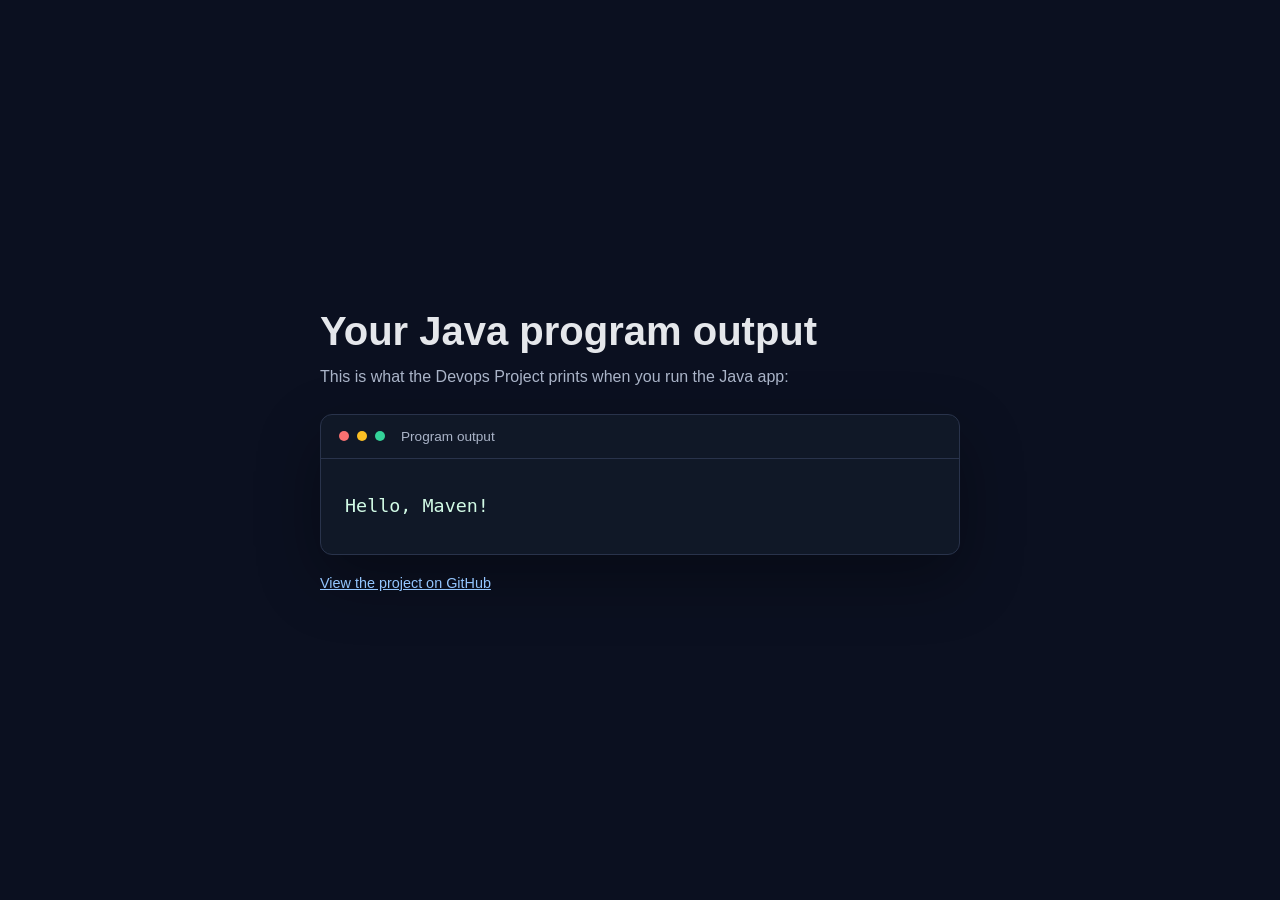
==== index.html @ ab56c4ab "Add browser preview of program output Co-authored-by: Copilot <223556219+Copilot@users.noreply.githu" ====
<!doctype html>
<html lang="en">
  <head>
    <meta charset="utf-8">
    <meta name="viewport" content="width=device-width, initial-scale=1">
    <meta name="theme-color" content="#0b1020">
    <title>Devops Project | Program Output</title>
    <style>
      :root {
        color-scheme: dark;
        font-family: "Segoe UI", Arial, sans-serif;
        background: #0b1020;
        color: #e5e7eb;
      }

      body {
        box-sizing: border-box;
        display: grid;
        min-height: 100vh;
        margin: 0;
        padding: 24px;
        place-items: center;
      }

      main {
        width: min(100%, 640px);
      }

      h1 {
        margin: 0 0 10px;
        font-size: clamp(1.75rem, 5vw, 2.5rem);
      }

      p {
        margin: 0 0 24px;
        color: #aab4c8;
        line-height: 1.6;
      }

      .terminal {
        overflow: hidden;
        border: 1px solid #29334b;
        border-radius: 12px;
        background: #101827;
        box-shadow: 0 24px 64px #0005;
      }

      .titlebar {
        display: flex;
        align-items: center;
        gap: 8px;
        padding: 14px 18px;
        border-bottom: 1px solid #29334b;
        color: #aab4c8;
        font-size: 0.85rem;
      }

      .dot {
        width: 10px;
        height: 10px;
        border-radius: 50%;
        background: #f87171;
      }

      .dot:nth-child(2) {
        background: #fbbf24;
      }

      .dot:nth-child(3) {
        margin-right: 8px;
        background: #34d399;
      }

      pre {
        overflow-x: auto;
        margin: 0;
        padding: 30px 24px;
        color: #d1fae5;
        font: 500 1.15rem/1.8 Consolas, "Courier New", monospace;
      }

      a {
        color: #93c5fd;
      }

      footer {
        margin-top: 20px;
        color: #aab4c8;
        font-size: 0.9rem;
      }

      @media (max-width: 420px) {
        body {
          padding: 16px;
        }

        pre {
          padding: 24px 16px;
          font-size: 1rem;
        }
      }
    </style>
  </head>
  <body>
    <main>
      <h1>Your Java program output</h1>
      <p>This is what the Devops Project prints when you run the Java app:</p>
      <section class="terminal" aria-label="Program output in a terminal">
        <div class="titlebar">
          <span class="dot" aria-hidden="true"></span>
          <span class="dot" aria-hidden="true"></span>
          <span class="dot" aria-hidden="true"></span>
          Program output
        </div>
        <pre><code>Hello, Maven!</code></pre>
      </section>
      <footer>
        <a href="https://github.com/shivangikanamas/Devops-Project">View the project on GitHub</a>
      </footer>
    </main>
  </body>
</html>
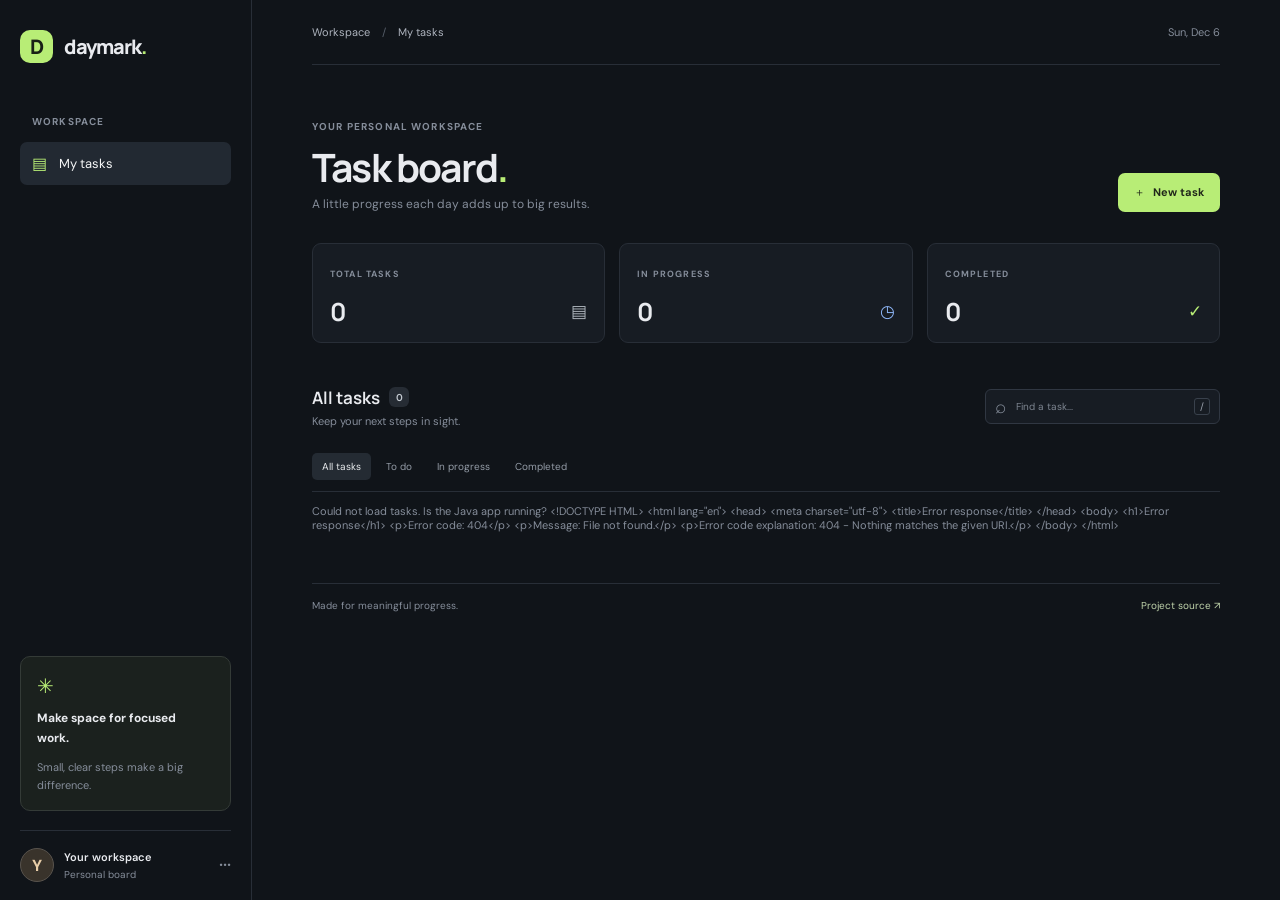
==== commit 4435e559: "Build full-stack AWS DevOps task manager portfolio Co-authored-by: Copilot <223556219+Copilot@users." ====
--- a/index.html
+++ b/index.html
@@ -3,120 +3,123 @@
   <head>
     <meta charset="utf-8">
     <meta name="viewport" content="width=device-width, initial-scale=1">
-    <meta name="theme-color" content="#0b1020">
-    <title>Devops Project | Program Output</title>
-    <style>
-      :root {
-        color-scheme: dark;
-        font-family: "Segoe UI", Arial, sans-serif;
-        background: #0b1020;
-        color: #e5e7eb;
-      }
-
-      body {
-        box-sizing: border-box;
-        display: grid;
-        min-height: 100vh;
-        margin: 0;
-        padding: 24px;
-        place-items: center;
-      }
-
-      main {
-        width: min(100%, 640px);
-      }
-
-      h1 {
-        margin: 0 0 10px;
-        font-size: clamp(1.75rem, 5vw, 2.5rem);
-      }
-
-      p {
-        margin: 0 0 24px;
-        color: #aab4c8;
-        line-height: 1.6;
-      }
-
-      .terminal {
-        overflow: hidden;
-        border: 1px solid #29334b;
-        border-radius: 12px;
-        background: #101827;
-        box-shadow: 0 24px 64px #0005;
-      }
-
-      .titlebar {
-        display: flex;
-        align-items: center;
-        gap: 8px;
-        padding: 14px 18px;
-        border-bottom: 1px solid #29334b;
-        color: #aab4c8;
-        font-size: 0.85rem;
-      }
-
-      .dot {
-        width: 10px;
-        height: 10px;
-        border-radius: 50%;
-        background: #f87171;
-      }
-
-      .dot:nth-child(2) {
-        background: #fbbf24;
-      }
-
-      .dot:nth-child(3) {
-        margin-right: 8px;
-        background: #34d399;
-      }
-
-      pre {
-        overflow-x: auto;
-        margin: 0;
-        padding: 30px 24px;
-        color: #d1fae5;
-        font: 500 1.15rem/1.8 Consolas, "Courier New", monospace;
-      }
-
-      a {
-        color: #93c5fd;
-      }
-
-      footer {
-        margin-top: 20px;
-        color: #aab4c8;
-        font-size: 0.9rem;
-      }
-
-      @media (max-width: 420px) {
-        body {
-          padding: 16px;
-        }
-
-        pre {
-          padding: 24px 16px;
-          font-size: 1rem;
-        }
-      }
-    </style>
+    <meta name="theme-color" content="#101419">
+    <meta name="description" content="A task manager portfolio project built with Java and AWS DevOps tools.">
+    <title>Daymark — Task Manager</title>
+    <link rel="stylesheet" href="assets/styles.css">
+    <script src="assets/app.js" defer></script>
   </head>
   <body>
-    <main>
-      <h1>Your Java program output</h1>
-      <p>This is what the Devops Project prints when you run the Java app:</p>
-      <section class="terminal" aria-label="Program output in a terminal">
-        <div class="titlebar">
-          <span class="dot" aria-hidden="true"></span>
-          <span class="dot" aria-hidden="true"></span>
-          <span class="dot" aria-hidden="true"></span>
-          Program output
+    <div class="app-shell">
+      <aside class="sidebar" aria-label="Main navigation">
+        <a class="brand" href="./" aria-label="Daymark home">
+          <span class="brand-mark" aria-hidden="true">D</span>
+          <span>daymark<span class="brand-period">.</span></span>
+        </a>
+        <span class="nav-label">WORKSPACE</span>
+        <a class="nav-link active" href="#tasks" aria-current="page">
+          <span class="nav-icon" aria-hidden="true">▤</span> My tasks
+        </a>
+        <div class="sidebar-note">
+          <span class="note-icon" aria-hidden="true">✳</span>
+          <strong>Make space for focused work.</strong>
+          <span>Small, clear steps make a big difference.</span>
         </div>
-        <pre><code>Hello, Maven!</code></pre>
-      </section>
-      <footer>
-        <a href="https://github.com/shivangikanamas/Devops-Project">View the project on GitHub</a>
-      </footer>
-    </main>
+        <div class="sidebar-footer">
+          <span class="avatar" aria-hidden="true">Y</span>
+          <span class="profile-name">Your workspace<small>Personal board</small></span>
+          <span class="profile-menu" aria-hidden="true">···</span>
+        </div>
+      </aside>
+
+      <main class="main-content" id="tasks">
+        <header class="topbar">
+          <span class="breadcrumb">Workspace <span aria-hidden="true">/</span> My tasks</span>
+          <span class="today-label" id="today-label"></span>
+        </header>
+
+        <section class="page-heading">
+          <div>
+            <span class="eyebrow">YOUR PERSONAL WORKSPACE</span>
+            <h1>Task board<span class="heading-period">.</span></h1>
+            <p class="intro">A little progress each day adds up to big results.</p>
+          </div>
+          <button class="button button-primary" id="open-task-form" type="button">
+            <span aria-hidden="true">＋</span> New task
+          </button>
+        </section>
+
+        <section class="stats-grid" aria-label="Task summary">
+          <article class="stat-card">
+            <span class="stat-label">TOTAL TASKS</span>
+            <div class="stat-bottom"><strong class="stat-number" id="stat-total">0</strong><span class="stat-icon">▤</span></div>
+          </article>
+          <article class="stat-card">
+            <span class="stat-label">IN PROGRESS</span>
+            <div class="stat-bottom"><strong class="stat-number" id="stat-progress">0</strong><span class="stat-icon icon-blue">◷</span></div>
+          </article>
+          <article class="stat-card">
+            <span class="stat-label">COMPLETED</span>
+            <div class="stat-bottom"><strong class="stat-number" id="stat-completed">0</strong><span class="stat-icon icon-green">✓</span></div>
+          </article>
+        </section>
+
+        <section class="board-section" aria-label="Your tasks">
+          <div class="board-header">
+            <div>
+              <h2>All tasks <span class="task-count" id="task-count">0</span></h2>
+              <p>Keep your next steps in sight.</p>
+            </div>
+            <label class="search-box">
+              <span class="search-icon" aria-hidden="true">⌕</span>
+              <input id="search-input" type="search" placeholder="Find a task..." aria-label="Find a task">
+              <kbd>/</kbd>
+            </label>
+          </div>
+          <div class="filters" role="group" aria-label="Filter tasks">
+            <button class="filter-button selected" type="button" data-filter="ALL" aria-pressed="true">All tasks</button>
+            <button class="filter-button" type="button" data-filter="TODO" aria-pressed="false">To do</button>
+            <button class="filter-button" type="button" data-filter="IN_PROGRESS" aria-pressed="false">In progress</button>
+            <button class="filter-button" type="button" data-filter="DONE" aria-pressed="false">Completed</button>
+          </div>
+          <p class="notice" id="notice" role="status" aria-live="polite"></p>
+          <div class="task-list" id="task-list" aria-live="polite"></div>
+        </section>
+
+        <footer class="app-footer">
+          <span>Made for meaningful progress.</span>
+          <a href="https://github.com/shivangikanamas/Devops-Project">Project source ↗</a>
+        </footer>
+      </main>
+    </div>
+
+    <dialog class="task-dialog" id="task-dialog" aria-labelledby="dialog-title">
+      <form id="task-form">
+        <div class="dialog-heading">
+          <div><span class="eyebrow">YOUR NEXT STEP</span><h2 id="dialog-title">Create a task</h2></div>
+          <button class="icon-button" id="close-dialog" type="button" aria-label="Close dialog">×</button>
+        </div>
+        <label class="field-label" for="title-input">Task name</label>
+        <input class="form-control" id="title-input" name="title" maxlength="100" placeholder="What would you like to do?" required>
+        <label class="field-label" for="description-input">Description <span class="optional">(optional)</span></label>
+        <textarea class="form-control description-input" id="description-input" name="description" maxlength="500" placeholder="Add a few helpful details..." rows="3"></textarea>
+        <div class="field-row">
+          <div><label class="field-label" for="priority-input">Priority</label>
+            <select class="form-control" id="priority-input" name="priority">
+              <option value="MEDIUM">Medium</option><option value="HIGH">High</option><option value="LOW">Low</option>
+            </select>
+          </div>
+          <div><label class="field-label" for="status-input">Status</label>
+            <select class="form-control" id="status-input" name="status">
+              <option value="TODO">To do</option><option value="IN_PROGRESS">In progress</option><option value="DONE">Completed</option>
+            </select>
+          </div>
+        </div>
+        <div class="dialog-actions">
+          <button class="button button-secondary" id="cancel-dialog" type="button">Cancel</button>
+          <button class="button button-primary" type="submit">Add task <span aria-hidden="true">→</span></button>
+        </div>
+      </form>
+    </dialog>
   </body>
 </html>
--- a/assets/styles.css
+++ b/assets/styles.css
@@ -0,0 +1,156 @@
+@import url("https://fonts.googleapis.com/css2?family=DM+Sans:wght@400;500;600;700&family=Manrope:wght@400;500;600;700;800&display=swap");
+
+:root {
+  color-scheme: dark;
+  font-family: "DM Sans", "Segoe UI", sans-serif;
+  background: #101419;
+  color: #e9ebef;
+  font-synthesis: none;
+  text-rendering: optimizeLegibility;
+  --muted: #858d9a;
+  --line: #282e37;
+  --panel: #171c23;
+  --accent: #b8ed76;
+}
+
+* { box-sizing: border-box; }
+
+body { min-width: 360px; min-height: 100vh; margin: 0; }
+button, input, select, textarea { font: inherit; }
+button, a { -webkit-tap-highlight-color: transparent; }
+a { color: inherit; text-decoration: none; }
+button:focus-visible, a:focus-visible, input:focus-visible, select:focus-visible, textarea:focus-visible { outline: 2px solid var(--accent); outline-offset: 3px; }
+
+.app-shell { display: grid; grid-template-columns: 252px minmax(0, 1fr); min-height: 100vh; max-width: 1600px; margin: 0 auto; }
+.sidebar { position: sticky; top: 0; display: flex; flex-direction: column; height: 100vh; padding: 30px 20px 18px; border-right: 1px solid var(--line); }
+.brand { display: flex; align-items: center; gap: 11px; margin-bottom: 52px; font: 800 20px "Manrope", "Segoe UI", sans-serif; letter-spacing: -1px; }
+.brand-mark { display: grid; width: 33px; height: 33px; place-items: center; border-radius: 10px; background: var(--accent); color: #192016; font-size: 20px; }
+.brand-period, .heading-period { color: var(--accent); }
+.nav-label, .eyebrow, .stat-label { color: var(--muted); font-size: 10px; font-weight: 700; letter-spacing: 1.15px; }
+.nav-label { padding: 0 12px; }
+.nav-link { display: flex; align-items: center; gap: 12px; margin-top: 14px; padding: 11px 12px; border-radius: 7px; color: #d7dae0; font-size: 13px; }
+.nav-link.active { background: #222932; color: #f5f6f7; }
+.nav-icon { color: var(--accent); font-size: 16px; }
+.sidebar-note { display: grid; gap: 10px; margin-top: auto; padding: 16px; border: 1px solid #343b37; border-radius: 10px; background: #1b211e; }
+.note-icon { color: var(--accent); font-size: 20px; }
+.sidebar-note strong { max-width: 165px; font-size: 12px; line-height: 1.6; }
+.sidebar-note > span:last-child { color: var(--muted); font-size: 11px; line-height: 1.65; }
+.sidebar-footer { display: flex; align-items: center; gap: 10px; margin-top: 19px; padding-top: 17px; border-top: 1px solid var(--line); }
+.avatar { display: grid; flex: 0 0 34px; height: 34px; place-items: center; border: 1px solid #58534d; border-radius: 50%; background: #39332b; color: #e8cda8; font-weight: 700; }
+.profile-name { display: grid; gap: 4px; font-size: 11px; font-weight: 600; }
+.profile-name small { color: var(--muted); font-size: 10px; font-weight: 400; }
+.profile-menu { margin-left: auto; color: var(--muted); font-size: 21px; }
+
+.main-content { width: 100%; max-width: 1140px; margin: 0 auto; padding: 0 60px; }
+.topbar { display: flex; height: 65px; align-items: center; justify-content: space-between; border-bottom: 1px solid var(--line); color: #adb3bd; font-size: 11px; }
+.breadcrumb span { margin: 0 9px; color: #565e69; }
+.today-label { color: var(--muted); }
+.page-heading { display: flex; align-items: end; justify-content: space-between; gap: 20px; margin-top: 49px; }
+.page-heading h1 { margin: 9px 0 5px; font: 700 clamp(31px, 4vw, 39px)/1.2 "Manrope", "Segoe UI", sans-serif; letter-spacing: -1.8px; }
+.intro, .board-header p { margin: 0; color: var(--muted); font-size: 12px; }
+.button { display: inline-flex; min-height: 39px; align-items: center; justify-content: center; gap: 8px; padding: 0 15px; border: 1px solid transparent; border-radius: 7px; cursor: pointer; font-size: 11px; font-weight: 700; transition: transform .15s ease, background .15s ease; }
+.button:hover { transform: translateY(-1px); }
+.button-primary { background: var(--accent); color: #20271a; }
+.button-primary:hover { background: #c9f59a; }
+.button-secondary { border-color: #373e48; background: transparent; color: #dadddf; }
+.button-secondary:hover { background: #222832; }
+.stats-grid { display: grid; grid-template-columns: repeat(3, 1fr); gap: 14px; margin-top: 31px; }
+.stat-card { min-height: 96px; padding: 17px 17px 13px; border: 1px solid var(--line); border-radius: 9px; background: var(--panel); }
+.stat-label { font-size: 9px; }
+.stat-bottom { display: flex; align-items: center; justify-content: space-between; margin-top: 12px; }
+.stat-number { font: 700 25px "Manrope", sans-serif; letter-spacing: -1px; }
+.stat-icon { color: #afb6be; font-size: 17px; }
+.icon-blue { color: #91bafd; }
+.icon-green { color: var(--accent); }
+.board-section { margin-top: 43px; }
+.board-header { display: flex; align-items: center; justify-content: space-between; gap: 20px; }
+.board-header h2 { display: flex; align-items: center; gap: 9px; margin: 0 0 5px; font: 650 17px "Manrope", sans-serif; }
+.task-count { display: grid; min-width: 20px; height: 20px; place-items: center; padding: 0 5px; border-radius: 6px; background: #262c34; color: #c4cad1; font: 600 10px "DM Sans", sans-serif; }
+.board-header p { font-size: 11px; }
+.search-box { display: flex; width: min(235px, 44%); height: 35px; align-items: center; gap: 8px; padding: 0 9px; border: 1px solid #303742; border-radius: 6px; background: #171c23; }
+.search-icon { color: var(--muted); font-size: 19px; }
+.search-box input { width: 100%; min-width: 0; border: 0; outline: 0; background: transparent; color: #e9ebef; font-size: 10px; }
+.search-box input::placeholder { color: #7d8590; }
+.search-box kbd { padding: 1px 5px; border: 1px solid #39414c; border-radius: 3px; color: #9ba3ae; font: 10px "DM Sans", sans-serif; }
+.filters { display: flex; gap: 5px; margin-top: 25px; padding-bottom: 11px; border-bottom: 1px solid var(--line); }
+.filter-button { padding: 7px 10px; border: 0; border-radius: 5px; background: transparent; color: #939ba6; cursor: pointer; font-size: 10px; }
+.filter-button:hover { color: #f0f1f4; }
+.filter-button.selected { background: #242b33; color: #e8ebed; }
+.notice { min-height: 0; margin: 0; color: var(--muted); font-size: 11px; }
+.notice:not(:empty) { padding-top: 12px; }
+.task-list { display: grid; gap: 8px; margin-top: 12px; }
+.task-card { display: grid; grid-template-columns: 24px minmax(0, 1fr) auto; align-items: start; gap: 12px; padding: 15px 14px; border: 1px solid var(--line); border-radius: 8px; background: var(--panel); transition: border-color .15s ease, transform .15s ease; }
+.task-card:hover { transform: translateY(-1px); border-color: #3b454f; }
+.complete-button { display: grid; width: 20px; height: 20px; place-items: center; margin-top: 1px; border: 1px solid #56616c; border-radius: 6px; background: transparent; color: #182016; cursor: pointer; }
+.complete-button:hover { border-color: var(--accent); }
+.task-card.is-done .complete-button { border-color: var(--accent); background: var(--accent); }
+.task-main { min-width: 0; }
+.task-title { overflow-wrap: anywhere; margin: 0 0 5px; font-size: 12px; font-weight: 600; line-height: 1.5; }
+.task-card.is-done .task-title { color: #929aa5; text-decoration: line-through; text-decoration-color: #687068; }
+.task-description { overflow-wrap: anywhere; margin: 0; color: var(--muted); font-size: 10px; line-height: 1.6; }
+.task-meta { display: flex; flex-wrap: wrap; align-items: center; gap: 7px; margin-top: 10px; }
+.badge { display: inline-flex; align-items: center; gap: 5px; padding: 4px 7px; border-radius: 4px; font-size: 9px; font-weight: 600; }
+.badge::before { width: 5px; height: 5px; border-radius: 50%; background: currentColor; content: ""; }
+.badge-TODO { background: #282d35; color: #abb3bd; }
+.badge-IN_PROGRESS { background: #202c3d; color: #99bdf7; }
+.badge-DONE { background: #263326; color: #b8ed76; }
+.badge-LOW { background: #262d30; color: #aeb8af; }
+.badge-MEDIUM { background: #302e22; color: #e3c878; }
+.badge-HIGH { background: #352523; color: #ed9b8d; }
+.task-actions { display: flex; align-items: center; gap: 6px; }
+.action-button, .icon-button { display: grid; width: 27px; height: 27px; place-items: center; border: 1px solid transparent; border-radius: 5px; background: transparent; color: #89919c; cursor: pointer; }
+.action-button:hover, .icon-button:hover { border-color: #363d47; background: #242a32; color: #f2f3f5; }
+.empty-state { display: grid; min-height: 205px; place-content: center; justify-items: center; gap: 10px; border: 1px dashed #333a44; border-radius: 8px; text-align: center; }
+.empty-icon { color: #bbc1c9; font-size: 25px; }
+.empty-state strong { font-size: 12px; }
+.empty-state p { max-width: 240px; margin: 0; color: var(--muted); font-size: 10px; line-height: 1.7; }
+.app-footer { display: flex; justify-content: space-between; gap: 12px; margin-top: 39px; padding: 15px 0 24px; border-top: 1px solid var(--line); color: var(--muted); font-size: 10px; }
+.app-footer a { color: #c1d5ac; }
+.task-dialog { width: min(460px, calc(100% - 28px)); padding: 25px; border: 1px solid #363e48; border-radius: 11px; background: #171c23; color: #e9ebef; box-shadow: 0 20px 80px #0009; }
+.task-dialog::backdrop { background: #07090cb8; backdrop-filter: blur(3px); }
+.dialog-heading { display: flex; align-items: start; justify-content: space-between; margin-bottom: 24px; }
+.dialog-heading h2 { margin: 5px 0 0; font: 700 21px "Manrope", sans-serif; }
+.icon-button { font-size: 22px; }
+.field-label { display: block; margin: 0 0 7px; color: #d4d8dc; font-size: 10px; font-weight: 600; }
+.optional { color: var(--muted); font-weight: 400; }
+.form-control { width: 100%; min-height: 38px; margin-bottom: 17px; padding: 9px 10px; border: 1px solid #353d47; border-radius: 6px; outline: 0; background: #11161c; color: #eceef0; font-size: 11px; }
+.form-control::placeholder { color: #747c87; }
+.description-input { resize: vertical; }
+.field-row { display: grid; grid-template-columns: 1fr 1fr; gap: 12px; }
+.dialog-actions { display: flex; justify-content: end; gap: 8px; margin-top: 3px; }
+
+@media (min-width: 1400px) { .main-content { padding-right: 82px; padding-left: 82px; } }
+@media (max-width: 850px) {
+  .app-shell { grid-template-columns: 205px minmax(0, 1fr); }
+  .sidebar { padding-right: 15px; padding-left: 15px; }
+  .main-content { padding-right: 30px; padding-left: 30px; }
+}
+@media (max-width: 620px) {
+  body { min-width: 360px; }
+  .app-shell { grid-template-columns: minmax(0, 1fr); }
+  .sidebar { position: static; height: auto; flex-direction: row; align-items: center; gap: 15px; padding: 13px 18px; border-right: 0; border-bottom: 1px solid var(--line); }
+  .brand { margin: 0; font-size: 17px; }
+  .brand-mark { width: 29px; height: 29px; }
+  .nav-label, .nav-link { display: none; }
+  .sidebar-note, .sidebar-footer { display: none; }
+  .main-content { padding: 0 18px; }
+  .topbar { height: 49px; }
+  .page-heading { align-items: start; margin-top: 33px; }
+  .page-heading h1 { font-size: 32px; }
+  .page-heading .button { min-height: 35px; gap: 5px; padding: 0 10px; font-size: 10px; }
+  .stats-grid { gap: 8px; margin-top: 24px; }
+  .stat-card { min-height: 82px; padding: 13px 10px 10px; }
+  .stat-label { font-size: 8px; letter-spacing: .7px; }
+  .stat-number { font-size: 21px; }
+  .board-section { margin-top: 32px; }
+  .board-header { align-items: start; }
+  .board-header h2 { font-size: 15px; }
+  .search-box { width: 43%; }
+  .filters { overflow-x: auto; }
+  .filter-button { flex-shrink: 0; padding: 7px 8px; font-size: 9px; }
+  .task-card { grid-template-columns: 21px minmax(0, 1fr) auto; gap: 8px; padding: 12px 10px; }
+  .task-actions { gap: 0; }
+  .app-footer { margin-top: 30px; font-size: 9px; }
+}
+
+@media (prefers-reduced-motion: reduce) { *, *::before, *::after { scroll-behavior: auto !important; transition-duration: .01ms !important; } }
